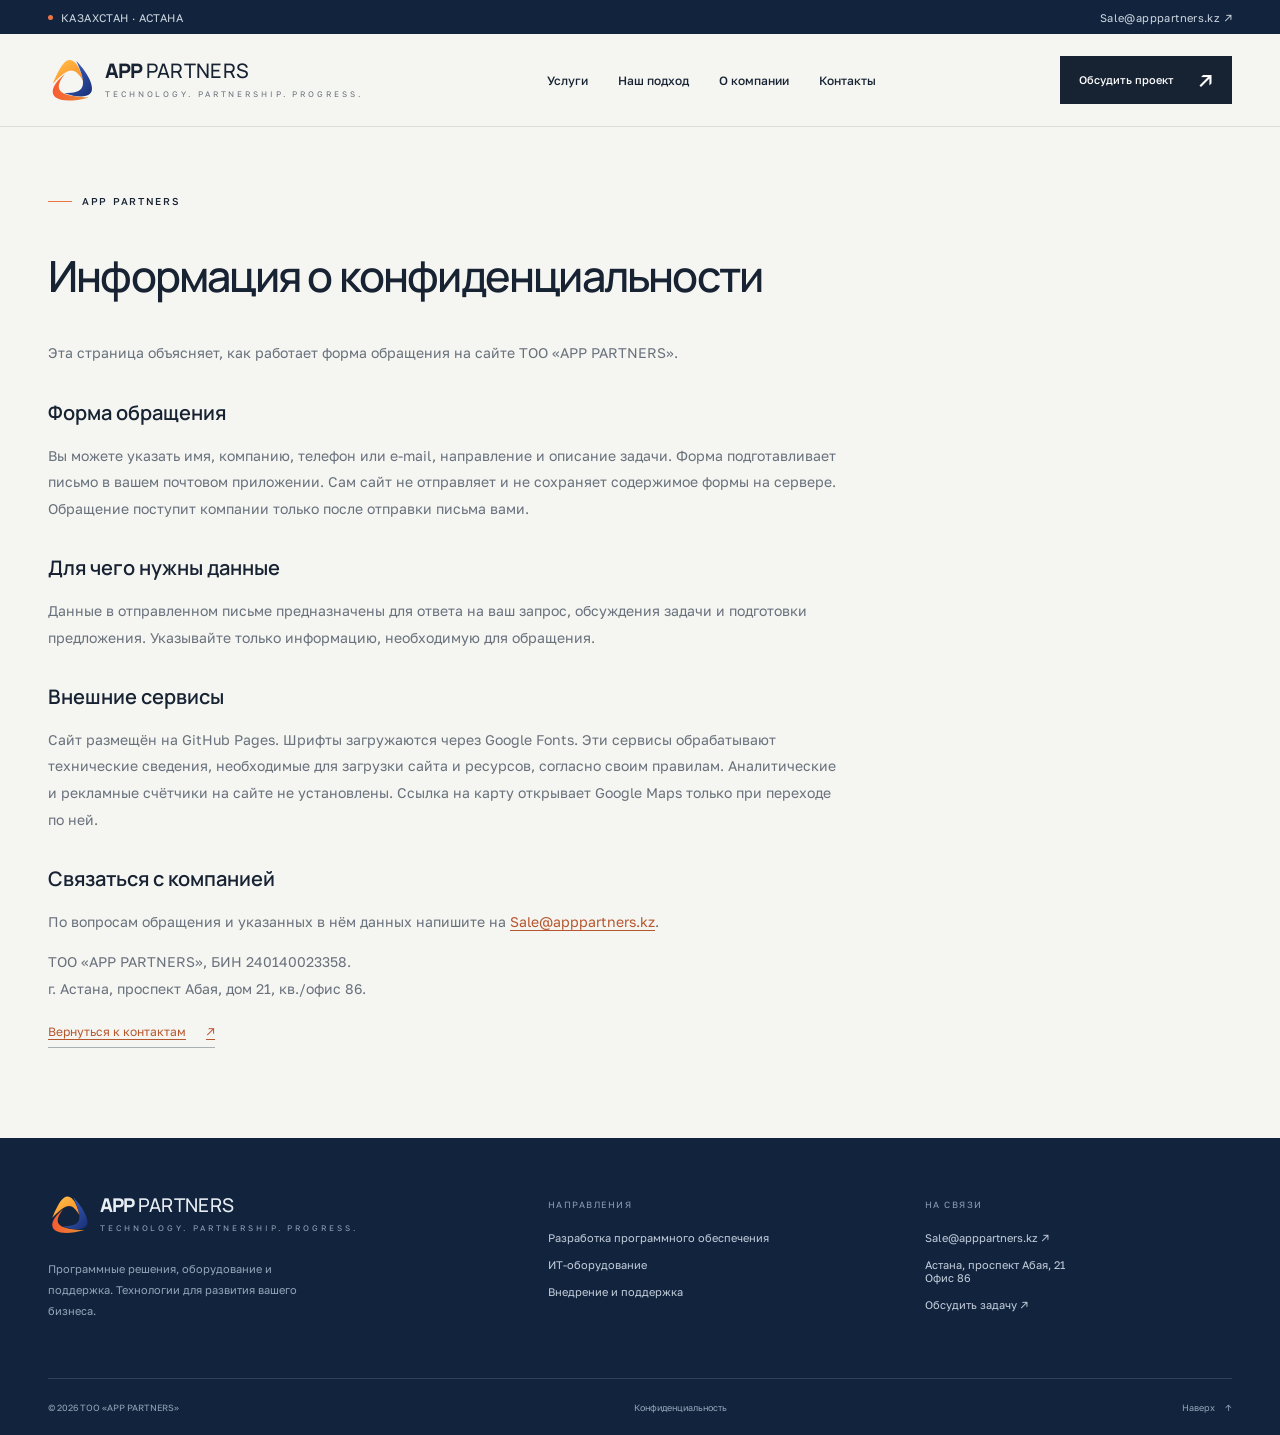
==== privacy.html @ f017ac85 "Build APP PARTNERS corporate website" ====
<!DOCTYPE html><html lang="ru"><head><meta charset="utf-8"><meta name="viewport" content="width=device-width,initial-scale=1"><meta name="theme-color" content="#12243d"><title>Конфиденциальность | APP PARTNERS</title><meta name="description" content="Информация о форме обращения на сайте APP PARTNERS."><meta property="og:title" content="Конфиденциальность | APP PARTNERS"><meta property="og:description" content="Информация о форме обращения на сайте APP PARTNERS."><meta property="og:type" content="website"><meta property="og:locale" content="ru_KZ"><link rel="icon" type="image/svg+xml" href="assets/logo.svg"><link rel="stylesheet" href="assets/style.css"><script src="assets/main.js" defer></script></head><body id="top"><a class="skip-link" href="#main">Перейти к содержимому</a><div class="topbar"><div class="container"><span><i class="dot"></i> КАЗАХСТАН · АСТАНА</span><a href="mailto:Sale@apppartners.kz">Sale@apppartners.kz ↗</a></div></div>
<header class="header"><div class="container header-inner"><a class="brand" href="index.html" aria-label="APP PARTNERS — главная"><img src="assets/logo.svg" width="48" height="48" alt=""><div><div class="wordmark">APP <span>PARTNERS</span></div><small>Technology. Partnership. Progress.</small></div></a><nav class="nav" id="navigation" aria-label="Основная навигация"><a href="index.html#services">Услуги</a><a href="index.html#approach">Наш подход</a><a href="index.html#about">О компании</a><a href="index.html#contact">Контакты</a></nav><a class="btn small" href="index.html#contact">Обсудить проект <span class="arrow" aria-hidden="true">↗</span></a><button class="menu-toggle" aria-label="Открыть меню" aria-expanded="false" aria-controls="navigation"><span></span><span></span></button></div></header><main id="main"><div class="container"><article class="legal"><div class="eyebrow">APP PARTNERS</div><h1>Информация о конфиденциальности</h1><p>Эта страница объясняет, как работает форма обращения на сайте ТОО «APP PARTNERS».</p><h2>Форма обращения</h2><p>Вы можете указать имя, компанию, телефон или e-mail, направление и описание задачи. Форма подготавливает письмо в вашем почтовом приложении. Сам сайт не отправляет и не сохраняет содержимое формы на сервере. Обращение поступит компании только после отправки письма вами.</p><h2>Для чего нужны данные</h2><p>Данные в отправленном письме предназначены для ответа на ваш запрос, обсуждения задачи и подготовки предложения. Указывайте только информацию, необходимую для обращения.</p><h2>Внешние сервисы</h2><p>Сайт размещён на GitHub Pages. Шрифты загружаются через Google Fonts. Эти сервисы обрабатывают технические сведения, необходимые для загрузки сайта и ресурсов, согласно своим правилам. Аналитические и рекламные счётчики на сайте не установлены. Ссылка на карту открывает Google Maps только при переходе по ней.</p><h2>Связаться с компанией</h2><p>По вопросам обращения и указанных в нём данных напишите на <a href="mailto:Sale@apppartners.kz">Sale@apppartners.kz</a>.</p><p>ТОО «APP PARTNERS», БИН 240140023358.<br>г. Астана, проспект Абая, дом 21, кв./офис 86.</p><a class="text-link" href="index.html#contact">Вернуться к контактам <span>↗</span></a></article></div></main><footer class="footer"><div class="container"><div class="footer-grid"><div class="footer-about"><a class="brand" href="index.html" aria-label="APP PARTNERS — главная"><img src="assets/logo.svg" width="48" height="48" alt=""><div><div class="wordmark">APP <span>PARTNERS</span></div><small>Technology. Partnership. Progress.</small></div></a><p>Программные решения, оборудование и поддержка. Технологии для развития вашего бизнеса.</p></div><div><div class="footer-label">Направления</div><div class="footer-links"><a href="services/web-development.html">Разработка программного обеспечения</a><a href="services/servers-storage.html">ИТ-оборудование</a><a href="services/support.html">Внедрение и поддержка</a></div></div><div><div class="footer-label">На связи</div><div class="footer-links"><a href="mailto:Sale@apppartners.kz">Sale@apppartners.kz ↗</a><span>Астана, проспект Абая, 21<br>Офис 86</span><a href="index.html#contact">Обсудить задачу ↗</a></div></div></div><div class="footer-bottom"><span>© 2026 ТОО «APP PARTNERS»</span><a href="privacy.html">Конфиденциальность</a><a class="back-to-top" href="#top">Наверх <span>↑</span></a></div></div></footer></body></html>
---- assets/style.css ----
@import url('https://fonts.googleapis.com/css2?family=Golos+Text:wght@400;450;500;550;600;650;700;750;800;900&family=Manrope:wght@400;500;600;650;700;750;800&display=swap');
:root{--bg:#f5f5f1;--white:#fff;--ink:#172333;--muted:#68717c;--line:#dcdedb;--orange:#ec7546;--navy:#12243d;--font:'Golos Text',Arial,sans-serif;--display:'Manrope',var(--font)}*{box-sizing:border-box}html{scroll-behavior:smooth;scroll-padding-top:100px}body{margin:0;background:var(--bg);color:var(--ink);font-family:var(--font);font-size:15px;-webkit-font-smoothing:antialiased}a{color:inherit;text-decoration:none}button,input,select,textarea{font:inherit}button,a,input,select,textarea{-webkit-tap-highlight-color:transparent}button{cursor:pointer}::selection{background:#f1ad87;color:var(--ink)}:focus-visible{outline:3px solid var(--orange);outline-offset:5px}.container{width:min(1312px,calc(100% - 96px));margin:auto}.topbar{background:var(--navy);color:#d0d9e3;font-size:11px;letter-spacing:.035em}.topbar .container{display:flex;align-items:center;justify-content:space-between;height:34px}.topbar a:hover{color:white}.topbar span{display:flex;align-items:center;gap:8px}.dot{display:inline-block;width:5px;height:5px;border-radius:50%;background:var(--orange)}.header{position:sticky;top:0;z-index:30;background:rgba(245,245,241,.96);border-bottom:1px solid var(--line);backdrop-filter:blur(16px)}.header-inner{height:92px;display:flex;align-items:center;justify-content:space-between;gap:24px}.brand{display:flex;align-items:center;gap:9px;flex-shrink:0}.brand img{width:48px;height:48px}.wordmark{font-family:var(--display);font-size:20px;letter-spacing:-.8px;font-weight:800;line-height:1}.wordmark span{font-weight:500;letter-spacing:.3px}.brand small{display:block;font-size:8px;letter-spacing:2.9px;text-transform:uppercase;color:var(--muted);margin-top:8px}.nav{display:flex;gap:30px;font-size:12px;font-weight:500}.nav a{padding:12px 0;transition:color .2s}.nav a:hover{color:var(--orange)}.btn{border:1px solid transparent;display:inline-flex;align-items:center;justify-content:space-between;gap:32px;padding:18px 24px;background:var(--ink);color:#fff;font-size:12px;font-weight:500;line-height:1.5;transition:background .2s,transform .2s}.btn:hover{background:#2d4057;transform:translateY(-2px)}.btn .arrow{font-size:20px;line-height:1}.btn.small{padding:13px 18px;font-size:11px;gap:24px}.btn.orange{background:var(--orange);color:#fff}.btn.orange:hover{background:#d76236}.btn.outline{border-color:#bfc4c6;background:transparent;color:var(--ink)}.btn.outline:hover{background:#e9eae5}.menu-toggle{display:none;background:transparent;border:0;padding:12px}.menu-toggle span{display:block;width:23px;height:1px;background:var(--ink);margin:6px 0}.hero{padding:56px 0 0}.hero-grid{display:grid;grid-template-columns:1.08fr 1fr;gap:50px;align-items:center}.eyebrow{display:flex;align-items:center;gap:10px;text-transform:uppercase;font-size:10px;font-weight:500;letter-spacing:1.7px;line-height:1.8}.eyebrow:before{content:'';height:1px;width:24px;background:var(--orange);flex-shrink:0}.hero h1{font-family:var(--display);font-size:clamp(46px,5.2vw,77px);line-height:1.09;font-weight:650;letter-spacing:-4px;margin:27px 0 26px}.hero h1 em{font-style:normal;color:#7a838c}.hero-copy>p{max-width:470px;color:var(--muted);font-size:14px;line-height:1.85;margin-bottom:30px}.hero-actions{display:flex;flex-wrap:wrap;align-items:center;gap:24px}.text-link{font-size:12px;border-bottom:1px solid #a9b0b4;padding:8px 0;display:inline-flex;gap:20px;align-items:center}.text-link:hover{color:var(--orange);border-color:var(--orange)}.hero-note{margin-top:34px;display:flex;gap:10px;align-items:center;font-size:10px;color:var(--muted)}.hero-note svg{width:17px;height:17px;color:var(--orange)}.hero-art{background:#12243d;position:relative;aspect-ratio:1/1.07;overflow:hidden;color:#e9eef5}.hero-art:before{content:'';position:absolute;inset:0;background:radial-gradient(ellipse at 45% 40%,#546d972e,transparent 68%),linear-gradient(130deg,#24395833,transparent)}.art-top{position:absolute;left:26px;right:26px;top:24px;display:flex;justify-content:space-between;font-size:8px;letter-spacing:1.4px;color:#b3bed0}.art-top span:last-child{display:flex;align-items:center;gap:6px}.art-top .dot{background:#9ac6b5}.hero-art>img{position:absolute;inset:0;width:100%;height:100%;object-fit:contain;animation:float 8s ease-in-out infinite}.art-caption{position:absolute;bottom:26px;left:26px;right:26px;border-top:1px solid #ffffff24;padding-top:17px;display:flex;align-items:flex-end;justify-content:space-between}.art-caption strong{font:500 19px var(--display);letter-spacing:-.5px}.art-caption span{color:#b4c2d5;font-size:9px;line-height:1.6;text-align:right}.art-sticker{position:absolute;left:24px;top:40%;background:#eef1f0;border-left:2px solid var(--orange);color:var(--ink);padding:12px 16px;font-size:9px;line-height:1.8;box-shadow:0 10px 35px #0003}.art-sticker b{font-size:11px;font-weight:500}.hero-strip{display:grid;grid-template-columns:repeat(3,1fr);border-top:1px solid var(--line);border-bottom:1px solid var(--line);margin-top:54px}.hero-strip a{padding:25px 28px 25px 0;display:flex;align-items:center;gap:18px;font-size:12px}.hero-strip a:not(:first-child){padding-left:28px;border-left:1px solid var(--line)}.hero-strip .num{font-family:var(--display);font-size:10px;color:#929aa2}.hero-strip .arrow{margin-left:auto;color:var(--orange)}.hero-strip a:hover{color:var(--orange)}.section{padding:100px 0}.section-head{display:flex;align-items:flex-end;justify-content:space-between;gap:36px;margin:0 0 42px}.section-head h2,.about h2,.contact h2{font:550 clamp(32px,3.3vw,48px)/1.18 var(--display);letter-spacing:-2px;margin:18px 0 0}.section-head>p{max-width:330px;line-height:1.8;color:var(--muted);font-size:13px;margin:0}.service-grid{display:grid;grid-template-columns:repeat(3,1fr);gap:18px}.service-card{background:#fff;position:relative;padding:30px 30px 24px;display:flex;flex-direction:column;min-height:420px;border:1px solid #e6e7e2;transition:transform .3s,border-color .3s}.service-card:hover{transform:translateY(-5px);border-color:#c5ccce}.card-top{display:flex;justify-content:space-between;align-items:center;margin-bottom:50px}.card-top .icon{width:45px;height:45px;padding:10px;background:#f1f3f4;color:#334a66}.card-top>span{font:11px var(--display);color:#8b949d}.service-card h3{font:600 26px var(--display);letter-spacing:-1px;margin:0 0 14px}.service-card>p{font-size:12px;color:var(--muted);line-height:1.8;margin:0 0 26px;min-height:45px}.service-links{margin-top:auto}.service-links a{display:flex;align-items:center;justify-content:space-between;font-size:11px;line-height:1.6;gap:12px;padding:13px 0;border-top:1px solid #e9eae7}.service-links a:hover{color:var(--orange)}.service-links a span{color:#98a2ac}.service-card.dark{background:var(--navy);color:#fff;border-color:var(--navy)}.service-card.dark .icon{background:#ffffff10;color:#f6a77e}.service-card.dark p{color:#b2becd}.service-card.dark .service-links a{border-color:#ffffff20}.service-card.dark .card-top>span{color:#9eadc0}.approach{background:#e9ece9;padding:85px 0}.approach-layout{display:grid;grid-template-columns:1fr 1.5fr;gap:100px}.approach h2{font:550 42px/1.2 var(--display);letter-spacing:-2px;margin:20px 0 24px}.approach p{color:var(--muted);font-size:13px;line-height:1.9;max-width:315px}.benefits{display:grid;grid-template-columns:1fr 1fr;gap:40px 38px}.benefit{border-top:1px solid #c8ceca;padding-top:22px}.benefit .number{font-size:10px;color:#7b8589}.benefit h3{font:600 18px/1.5 var(--display);letter-spacing:-.5px;margin:16px 0 10px}.benefit p{font-size:12px;line-height:1.85;margin:0}.process{background:var(--navy);color:#e9eef4;padding:90px 0}.process .section-head>p{color:#acb9c9}.process-line{display:grid;grid-template-columns:repeat(6,1fr);gap:24px;margin-top:55px}.step{border-top:1px solid #4a586c;position:relative;padding-top:27px}.step:before{content:'';position:absolute;width:5px;height:5px;background:var(--orange);top:-3px}.step>span{color:#9faec3;font-size:10px}.step h3{font:500 15px/1.5 var(--display);letter-spacing:-.3px;margin:18px 0 10px}.step p{font-size:11px;line-height:1.8;color:#aab7c7}.industries{padding-top:85px;padding-bottom:85px}.industry-list{display:grid;grid-template-columns:repeat(3,1fr);border-top:1px solid var(--line)}.industry-item{border-bottom:1px solid var(--line);padding:24px 24px 24px 0}.industry-item:not(:nth-child(3n+1)){border-left:1px solid var(--line);padding-left:24px}.industry-item h3{font-size:14px;font-weight:500;margin:0 0 9px}.industry-item p{font-size:11px;line-height:1.7;color:var(--muted);margin:0}.about{padding:84px 0;background:#fff}.about-grid{display:grid;grid-template-columns:1fr 1fr;gap:110px}.about-text{font-size:14px;line-height:1.9;color:var(--muted)}.about-text p:first-child{margin-top:0}.about-text strong{color:var(--ink);font-weight:500}.about-tags{display:flex;flex-wrap:wrap;gap:8px;margin-top:25px}.about-tags span{border:1px solid var(--line);padding:8px 12px;font-size:10px;color:var(--muted)}.contact{padding:100px 0}.contact-grid{display:grid;grid-template-columns:1fr 1fr;gap:110px}.contact-intro{color:var(--muted);font-size:13px;line-height:1.8;max-width:390px;margin:22px 0 35px}.contact-email{display:inline-flex;gap:32px;align-items:center;font:500 clamp(20px,2.1vw,30px) var(--display);letter-spacing:-1px;border-bottom:1px solid #abb2b8;padding-bottom:12px}.contact-email span{color:var(--orange)}.contact-address{margin-top:30px;display:grid;grid-template-columns:85px 1fr;gap:15px;font-size:12px;line-height:1.9}.contact-address>span{color:var(--muted)}.map-link{display:inline-block;font-size:11px;margin-top:9px;border-bottom:1px solid #afb7be}.requisites{margin-top:30px;max-width:390px;border-top:1px solid var(--line);border-bottom:1px solid var(--line);font-size:11px}.requisites summary{cursor:pointer;padding:17px 0;font-weight:500}.requisites p{line-height:1.9;color:var(--muted);padding-bottom:10px}.contact-form{background:#fff;border:1px solid #e4e6e0;padding:32px}.form-title{font:600 22px var(--display);letter-spacing:-.7px;margin:0 0 28px}.form-row{display:grid;grid-template-columns:1fr 1fr;gap:20px}label{display:block;font-size:10px;line-height:1.6;margin-bottom:20px;color:#636f79}input,select,textarea{display:block;border:0;border-bottom:1px solid #cdd2d3;border-radius:0;background:transparent;padding:10px 0;width:100%;color:var(--ink);font-size:12px;outline-offset:3px}input::placeholder,textarea::placeholder{color:#9ca3a7}textarea{resize:vertical;min-height:72px}select{height:39px}label.consent{display:flex;align-items:flex-start;gap:9px;font-size:9px;line-height:1.8;margin:0 0 23px}label.consent input{width:13px;height:13px;flex-shrink:0;margin:2px 0 0;accent-color:var(--orange)}label.consent a{text-decoration:underline;text-underline-offset:2px}.contact-form .btn{width:100%}.form-note{font-size:9px;color:#8b949d;line-height:1.8;margin:12px 0 0}.form-result{margin-top:18px;border-top:1px solid var(--line);padding-top:18px;font-size:12px;line-height:1.8}.form-result p{margin:0 0 12px}.copy-button{background:transparent;border:1px solid #bdc5cb;padding:10px 15px;font-size:11px}.footer{background:#12243d;color:#e8edf3;padding:55px 0 22px}.footer-grid{display:grid;grid-template-columns:1.4fr 1fr 1fr;gap:70px;padding-bottom:45px}.footer .brand small{color:#95a5ba}.footer .wordmark{font-size:19px}.footer .brand img{width:43px;height:43px}.footer-about>p{font-size:11px;line-height:1.9;color:#95a5ba;max-width:275px;margin-top:23px}.footer-label{font-size:9px;text-transform:uppercase;letter-spacing:1.5px;color:#8e9fb5;margin:6px 0 21px}.footer-links{display:flex;flex-direction:column;gap:14px;font-size:11px;color:#c5cfdd}.footer-links a:hover{color:#f2a179}.footer-bottom{display:flex;align-items:center;justify-content:space-between;gap:20px;border-top:1px solid #ffffff20;padding-top:23px;font-size:9px;color:#95a5ba}.footer-bottom a:hover{color:white}.back-to-top{display:flex;align-items:center;gap:10px}.breadcrumbs{font-size:10px;color:var(--muted);padding-top:28px;display:flex;flex-wrap:wrap;gap:10px}.breadcrumbs a:hover{color:var(--orange)}.service-hero{padding:65px 0 75px}.service-hero-grid{display:grid;grid-template-columns:1.2fr 1fr;gap:70px;align-items:center}.service-hero h1{font:550 clamp(38px,4.4vw,64px)/1.12 var(--display);letter-spacing:-2.7px;margin:20px 0 25px}.service-hero p{font-size:14px;line-height:1.9;color:var(--muted);margin:0 0 28px;max-width:540px}.service-visual{height:340px;background:var(--navy);display:flex;align-items:center;justify-content:center;position:relative;overflow:hidden}.service-visual svg{width:115px;height:115px;color:#efaa83;stroke-width:.7;z-index:1}.service-visual:before,.service-visual:after{content:'';position:absolute;width:220px;height:220px;border:1px solid #ffffff16;transform:rotate(45deg)}.service-visual:after{width:320px;height:320px}.service-visual>span{position:absolute;bottom:24px;left:24px;font-size:10px;letter-spacing:2px;color:#a7b5c8}.service-body{background:white;padding:75px 0}.service-body-grid{display:grid;grid-template-columns:1fr 1.55fr;gap:90px}.service-body h2{font:550 34px/1.3 var(--display);letter-spacing:-1.3px;margin:0}.deliverables{list-style:none;margin:0;padding:0}.deliverables li{border-top:1px solid var(--line);padding:21px 0;display:flex;gap:25px;font-size:14px;line-height:1.6}.deliverables li span{font:11px var(--display);color:var(--orange);margin-top:4px}.service-bottom{padding:60px 0;display:flex;justify-content:space-between;gap:30px;align-items:center}.service-bottom h2{font:550 29px/1.3 var(--display);letter-spacing:-1px;margin:0 0 10px}.service-bottom p{color:var(--muted);font-size:12px;line-height:1.8;margin:0}.legal{padding:65px 0 90px;max-width:800px}.legal h1{font:550 43px var(--display);letter-spacing:-1.8px}.legal h2{font:600 20px var(--display);margin-top:32px}.legal p,.legal li{font-size:14px;line-height:1.9;color:var(--muted)}.reveal{animation:appear .75s ease both}@keyframes float{50%{transform:translateY(-10px)}}@keyframes appear{from{opacity:0;transform:translateY(15px)}to{opacity:1;transform:translateY(0)}}
@media(min-width:1550px){.hero{padding-top:70px}.hero h1{font-size:80px}.hero-grid{gap:80px}.hero-art{max-height:600px}}@media(max-width:1100px){.container{width:calc(100% - 56px)}.nav{gap:20px}.header .btn{gap:12px;padding:12px}.hero-grid{gap:28px}.hero h1{letter-spacing:-2.7px}.hero-actions{gap:20px}.hero-actions .btn{padding:16px 18px;gap:20px}.hero-actions .text-link{font-size:10px;gap:10px}.art-sticker{padding:9px 12px;left:16px}.service-card{padding:23px}.service-card h3{font-size:23px}.approach-layout{gap:55px}.about-grid,.contact-grid{gap:55px}.process-line{grid-template-columns:repeat(3,1fr);gap:35px}.service-hero-grid{gap:40px}.service-body-grid{gap:55px}.footer-grid{gap:35px}}@media(max-width:800px){.container{width:calc(100% - 40px)}.topbar{font-size:9px}.header-inner{height:76px}.header .btn{margin-left:auto}.menu-toggle{display:block}.nav{display:none;position:absolute;top:76px;left:0;right:0;background:var(--bg);padding:20px;border-bottom:1px solid var(--line);flex-direction:column;gap:2px}.nav.is-open{display:flex}.nav a{padding:14px 0;font-size:14px}.hero{padding-top:37px}.hero-grid{grid-template-columns:1fr 1fr;gap:22px}.hero h1{font-size:43px;letter-spacing:-2px}.hero-copy>p{font-size:12px}.hero-actions .text-link{font-size:11px}.hero-art{aspect-ratio:.76}.art-top{left:16px;right:16px;font-size:6px}.art-caption{left:16px;right:16px}.art-caption strong{font-size:15px}.art-caption>span{display:none}.art-sticker{font-size:7px;padding:8px}.art-sticker b{font-size:9px}.hero-note{font-size:8px;margin-top:25px}.hero-strip{margin-top:35px}.hero-strip a{font-size:10px;gap:9px;padding:19px 12px 19px 0}.hero-strip a:not(:first-child){padding-left:12px}.section{padding:65px 0}.section-head h2,.about h2,.contact h2{font-size:35px;letter-spacing:-1.5px}.section-head>p{max-width:255px;font-size:12px}.service-grid{gap:12px}.service-card{padding:20px 17px;min-height:400px}.card-top{margin-bottom:35px}.service-card h3{font-size:21px}.service-card>p{font-size:11px}.service-links a{font-size:10px}.approach{padding:65px 0}.approach-layout{grid-template-columns:1fr;gap:35px}.approach h2{font-size:35px;max-width:490px}.approach p{max-width:500px}.benefits{gap:30px}.process{padding:65px 0}.industry-list{grid-template-columns:1fr 1fr}.industry-item:not(:nth-child(3n+1)){border-left:0;padding-left:0}.industry-item:nth-child(even){border-left:1px solid var(--line);padding-left:20px}.about{padding:65px 0}.about-grid{gap:30px}.about-text{font-size:12px}.contact{padding:65px 0}.contact-grid{gap:30px}.contact-form{padding:24px}.contact-email{font-size:23px;gap:16px}.form-row{grid-template-columns:1fr;gap:0}.footer-grid{grid-template-columns:1.2fr 1fr;gap:35px}.footer-grid>div:last-child{grid-column:2}.footer-about{grid-row:span 2}.service-hero{padding:45px 0 55px}.service-hero h1{font-size:43px;letter-spacing:-2px}.service-hero p{font-size:12px}.service-visual{height:300px}.service-body-grid{grid-template-columns:1fr;gap:35px}.service-body{padding:55px 0}.service-bottom h2{font-size:25px}}
@media(max-width:600px){.container{width:calc(100% - 36px)}.topbar .container{height:29px}.topbar .container>span{font-size:8px}.topbar a{font-size:9px}.header-inner{height:72px;gap:8px}.brand{gap:6px}.brand img{width:37px;height:37px}.wordmark{font-size:16px;letter-spacing:-.5px}.wordmark span{letter-spacing:0}.brand small{font-size:6px;letter-spacing:2.3px;margin-top:6px}.header .btn{font-size:9px;padding:9px 11px;gap:8px}.header .btn .arrow{font-size:16px}.menu-toggle{padding:8px}.menu-toggle span{width:19px}.nav{top:72px}.hero{padding-top:30px}.hero-grid{grid-template-columns:1fr;gap:32px}.eyebrow{font-size:8px;letter-spacing:1.5px}.hero h1{font-size:clamp(42px,10.9vw,64px);letter-spacing:-2.6px;line-height:1.1;margin:23px 0 20px}.hero-copy>p{font-size:13px;line-height:1.9;margin-bottom:24px;max-width:430px}.hero-actions{gap:23px}.hero-actions .btn{font-size:11px;padding:15px 18px;gap:24px}.hero-actions .text-link{font-size:10px;gap:12px}.hero-note{font-size:9px;margin-top:24px}.hero-art{aspect-ratio:1.09;width:100%}.hero-art>img{inset:-7% 0 0;height:114%}.art-top{font-size:7px;top:18px;left:20px;right:20px}.art-sticker{font-size:8px;padding:9px 12px;left:20px;top:40%}.art-sticker b{font-size:10px}.art-caption{bottom:18px;left:20px;right:20px;padding-top:12px}.art-caption strong{font-size:17px}.art-caption>span{display:block;font-size:7px}.hero-strip{grid-template-columns:1fr;margin-top:28px}.hero-strip a{font-size:11px;padding:16px 0;gap:18px}.hero-strip a:not(:first-child){border-left:0;border-top:1px solid var(--line);padding-left:0}.section{padding:58px 0}.section-head{display:block;margin-bottom:28px}.section-head h2,.about h2,.contact h2{font-size:33px;letter-spacing:-1.5px;margin-top:16px}.section-head>p{max-width:100%;margin-top:20px;font-size:12px}.service-grid{grid-template-columns:1fr;gap:14px}.service-card{padding:27px;min-height:0}.card-top{margin-bottom:27px}.service-card h3{font-size:27px}.service-card>p{font-size:12px;min-height:0;margin-bottom:25px}.service-links a{font-size:12px;padding:15px 0}.card-top .icon{width:44px;height:44px}.approach{padding:58px 0}.approach h2{font-size:33px;letter-spacing:-1.5px}.benefits{grid-template-columns:1fr;gap:25px}.benefit{padding-top:20px}.benefit h3{font-size:19px;margin:12px 0 8px}.benefit p{font-size:12px}.process{padding:58px 0}.process-line{grid-template-columns:1fr 1fr;gap:28px 24px;margin-top:32px}.step h3{font-size:14px;margin-top:12px}.step p{font-size:11px}.industry-list{grid-template-columns:1fr}.industry-item{padding:20px 0}.industry-item:nth-child(even){padding-left:0;border-left:0}.industry-item h3{font-size:14px}.industry-item p{font-size:12px}.about{padding:58px 0}.about-grid{grid-template-columns:1fr;gap:26px}.about-text{font-size:13px}.about-tags{gap:7px}.about-tags span{font-size:10px}.contact{padding:58px 0}.contact-grid{grid-template-columns:1fr;gap:35px}.contact-intro{font-size:12px;margin-bottom:25px}.contact-email{font-size:27px;gap:25px}.contact-address{font-size:12px;grid-template-columns:70px 1fr}.contact-form{padding:27px 23px}.form-row{grid-template-columns:1fr 1fr;gap:17px}label{font-size:10px;margin-bottom:23px}input,select,textarea{font-size:16px}label.consent{font-size:10px}.form-note{font-size:10px}.footer{padding-top:40px}.footer-grid{grid-template-columns:1fr 1fr;gap:30px 24px;padding-bottom:35px}.footer-about{grid-column:1/-1;grid-row:auto}.footer-grid>div:last-child{grid-column:auto}.footer-about>p{max-width:300px;font-size:11px;margin:18px 0 0}.footer-label{font-size:8px}.footer-links{font-size:11px;line-height:1.7;gap:10px}.footer-bottom{flex-wrap:wrap;font-size:8px;row-gap:18px}.back-to-top{margin-left:auto}.service-hero-grid{grid-template-columns:1fr;gap:30px}.service-hero h1{font-size:40px;letter-spacing:-2px}.service-hero p{font-size:13px}.service-visual{height:240px}.service-body h2{font-size:29px}.service-body-grid{gap:27px}.deliverables li{font-size:13px;gap:20px;padding:18px 0}.service-bottom{align-items:flex-start;flex-direction:column;padding:45px 0}.service-bottom h2{font-size:27px}.service-bottom .btn{width:100%}.legal{padding-top:35px}.legal h1{font-size:33px;overflow-wrap:anywhere}.legal p,.legal li{font-size:13px}.breadcrumbs{font-size:9px;line-height:1.8}.form-title{font-size:23px}}
@media(prefers-reduced-motion:reduce){html{scroll-behavior:auto}*,*:before,*:after{animation:none!important;transition:none!important}}
.skip-link{position:fixed;top:-100px;left:20px;background:var(--ink);color:white;padding:14px 20px;z-index:100;font-size:13px}.skip-link:focus{top:12px}h3[id]{scroll-margin-top:130px}.legal a{color:#b6562d;text-decoration:underline;text-underline-offset:3px}
.btn{white-space:nowrap}.btn.orange{background:#ba512e}.btn.orange:hover{background:#a94423}@media(max-width:600px){.header .brand small{display:none}.header .wordmark{font-size:15px}.header .btn{font-size:9px}.header .brand{min-width:0}.header .brand img{flex-shrink:0}.header .menu-toggle{flex-shrink:0}}
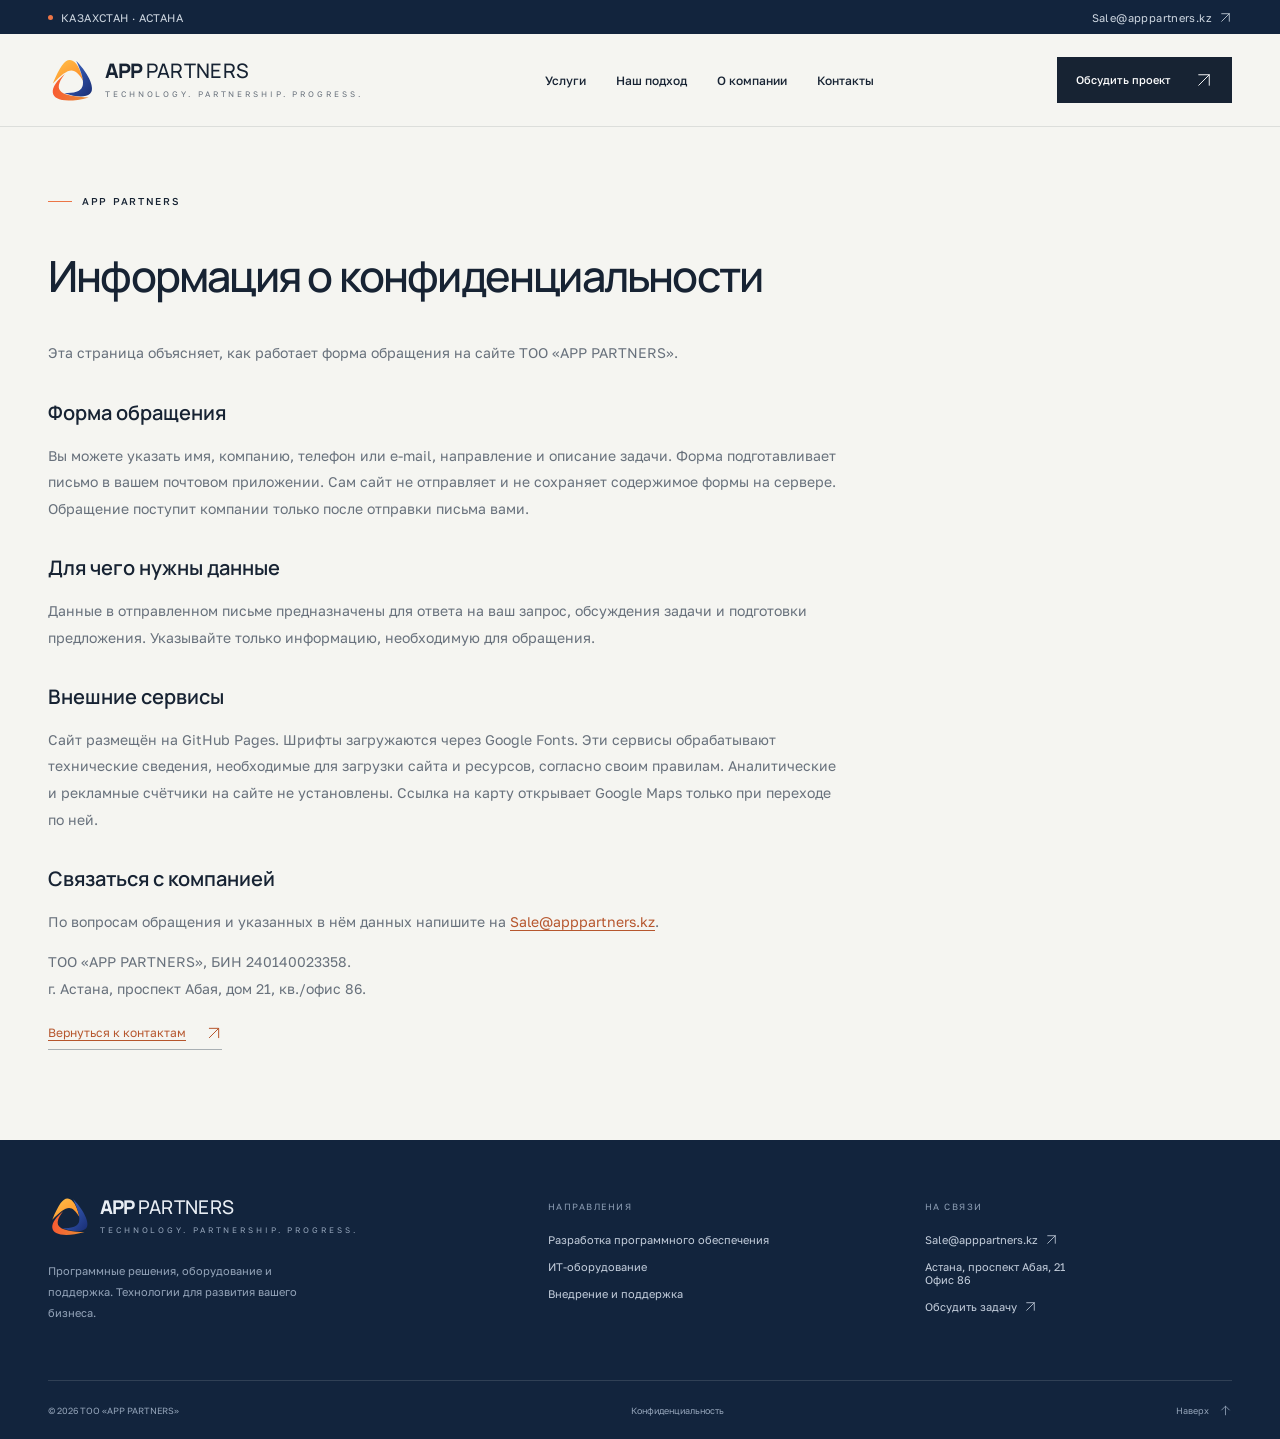
==== commit 7c9adf6c: "Replace text arrows with consistent vector icons" ====
--- a/privacy.html
+++ b/privacy.html
@@ -1,2 +1,2 @@
-<!DOCTYPE html><html lang="ru"><head><meta charset="utf-8"><meta name="viewport" content="width=device-width,initial-scale=1"><meta name="theme-color" content="#12243d"><title>Конфиденциальность | APP PARTNERS</title><meta name="description" content="Информация о форме обращения на сайте APP PARTNERS."><meta property="og:title" content="Конфиденциальность | APP PARTNERS"><meta property="og:description" content="Информация о форме обращения на сайте APP PARTNERS."><meta property="og:type" content="website"><meta property="og:locale" content="ru_KZ"><link rel="icon" type="image/svg+xml" href="assets/logo.svg"><link rel="stylesheet" href="assets/style.css"><script src="assets/main.js" defer></script></head><body id="top"><a class="skip-link" href="#main">Перейти к содержимому</a><div class="topbar"><div class="container"><span><i class="dot"></i> КАЗАХСТАН · АСТАНА</span><a href="mailto:Sale@apppartners.kz">Sale@apppartners.kz ↗</a></div></div>
-<header class="header"><div class="container header-inner"><a class="brand" href="index.html" aria-label="APP PARTNERS — главная"><img src="assets/logo.svg" width="48" height="48" alt=""><div><div class="wordmark">APP <span>PARTNERS</span></div><small>Technology. Partnership. Progress.</small></div></a><nav class="nav" id="navigation" aria-label="Основная навигация"><a href="index.html#services">Услуги</a><a href="index.html#approach">Наш подход</a><a href="index.html#about">О компании</a><a href="index.html#contact">Контакты</a></nav><a class="btn small" href="index.html#contact">Обсудить проект <span class="arrow" aria-hidden="true">↗</span></a><button class="menu-toggle" aria-label="Открыть меню" aria-expanded="false" aria-controls="navigation"><span></span><span></span></button></div></header><main id="main"><div class="container"><article class="legal"><div class="eyebrow">APP PARTNERS</div><h1>Информация о конфиденциальности</h1><p>Эта страница объясняет, как работает форма обращения на сайте ТОО «APP PARTNERS».</p><h2>Форма обращения</h2><p>Вы можете указать имя, компанию, телефон или e-mail, направление и описание задачи. Форма подготавливает письмо в вашем почтовом приложении. Сам сайт не отправляет и не сохраняет содержимое формы на сервере. Обращение поступит компании только после отправки письма вами.</p><h2>Для чего нужны данные</h2><p>Данные в отправленном письме предназначены для ответа на ваш запрос, обсуждения задачи и подготовки предложения. Указывайте только информацию, необходимую для обращения.</p><h2>Внешние сервисы</h2><p>Сайт размещён на GitHub Pages. Шрифты загружаются через Google Fonts. Эти сервисы обрабатывают технические сведения, необходимые для загрузки сайта и ресурсов, согласно своим правилам. Аналитические и рекламные счётчики на сайте не установлены. Ссылка на карту открывает Google Maps только при переходе по ней.</p><h2>Связаться с компанией</h2><p>По вопросам обращения и указанных в нём данных напишите на <a href="mailto:Sale@apppartners.kz">Sale@apppartners.kz</a>.</p><p>ТОО «APP PARTNERS», БИН 240140023358.<br>г. Астана, проспект Абая, дом 21, кв./офис 86.</p><a class="text-link" href="index.html#contact">Вернуться к контактам <span>↗</span></a></article></div></main><footer class="footer"><div class="container"><div class="footer-grid"><div class="footer-about"><a class="brand" href="index.html" aria-label="APP PARTNERS — главная"><img src="assets/logo.svg" width="48" height="48" alt=""><div><div class="wordmark">APP <span>PARTNERS</span></div><small>Technology. Partnership. Progress.</small></div></a><p>Программные решения, оборудование и поддержка. Технологии для развития вашего бизнеса.</p></div><div><div class="footer-label">Направления</div><div class="footer-links"><a href="services/web-development.html">Разработка программного обеспечения</a><a href="services/servers-storage.html">ИТ-оборудование</a><a href="services/support.html">Внедрение и поддержка</a></div></div><div><div class="footer-label">На связи</div><div class="footer-links"><a href="mailto:Sale@apppartners.kz">Sale@apppartners.kz ↗</a><span>Астана, проспект Абая, 21<br>Офис 86</span><a href="index.html#contact">Обсудить задачу ↗</a></div></div></div><div class="footer-bottom"><span>© 2026 ТОО «APP PARTNERS»</span><a href="privacy.html">Конфиденциальность</a><a class="back-to-top" href="#top">Наверх <span>↑</span></a></div></div></footer></body></html>+<!DOCTYPE html><html lang="ru"><head><meta charset="utf-8"><meta name="viewport" content="width=device-width,initial-scale=1"><meta name="theme-color" content="#12243d"><meta name="robots" content="noindex, nofollow"><title>Конфиденциальность | APP PARTNERS</title><meta name="description" content="Информация о форме обращения на сайте APP PARTNERS."><meta property="og:title" content="Конфиденциальность | APP PARTNERS"><meta property="og:description" content="Информация о форме обращения на сайте APP PARTNERS."><meta property="og:type" content="website"><meta property="og:locale" content="ru_KZ"><link rel="icon" type="image/svg+xml" href="assets/logo.svg"><link rel="stylesheet" href="assets/style.css"><script src="assets/main.js" defer></script></head><body id="top"><a class="skip-link" href="#main">Перейти к содержимому</a><div class="topbar"><div class="container"><span><i class="dot"></i> КАЗАХСТАН · АСТАНА</span><a href="mailto:Sale@apppartners.kz">Sale@apppartners.kz <svg class="arrow-icon" viewBox="0 0 24 24" fill="none" stroke="currentColor" stroke-width="1.35" stroke-linecap="round" stroke-linejoin="round" aria-hidden="true"><path d="M5 19 19 5M5 5h14v14"/></svg></a></div></div>
+<header class="header"><div class="container header-inner"><a class="brand" href="index.html" aria-label="APP PARTNERS — главная"><img src="assets/logo.svg" width="48" height="48" alt=""><div><div class="wordmark">APP <span>PARTNERS</span></div><small>Technology. Partnership. Progress.</small></div></a><nav class="nav" id="navigation" aria-label="Основная навигация"><a href="index.html#services">Услуги</a><a href="index.html#approach">Наш подход</a><a href="index.html#about">О компании</a><a href="index.html#contact">Контакты</a></nav><a class="btn small" href="index.html#contact">Обсудить проект <span class="arrow" aria-hidden="true"><svg class="arrow-icon" viewBox="0 0 24 24" fill="none" stroke="currentColor" stroke-width="1.35" stroke-linecap="round" stroke-linejoin="round" aria-hidden="true"><path d="M5 19 19 5M5 5h14v14"/></svg></span></a><button class="menu-toggle" aria-label="Открыть меню" aria-expanded="false" aria-controls="navigation"><span></span><span></span></button></div></header><main id="main"><div class="container"><article class="legal"><div class="eyebrow">APP PARTNERS</div><h1>Информация о конфиденциальности</h1><p>Эта страница объясняет, как работает форма обращения на сайте ТОО «APP PARTNERS».</p><h2>Форма обращения</h2><p>Вы можете указать имя, компанию, телефон или e-mail, направление и описание задачи. Форма подготавливает письмо в вашем почтовом приложении. Сам сайт не отправляет и не сохраняет содержимое формы на сервере. Обращение поступит компании только после отправки письма вами.</p><h2>Для чего нужны данные</h2><p>Данные в отправленном письме предназначены для ответа на ваш запрос, обсуждения задачи и подготовки предложения. Указывайте только информацию, необходимую для обращения.</p><h2>Внешние сервисы</h2><p>Сайт размещён на GitHub Pages. Шрифты загружаются через Google Fonts. Эти сервисы обрабатывают технические сведения, необходимые для загрузки сайта и ресурсов, согласно своим правилам. Аналитические и рекламные счётчики на сайте не установлены. Ссылка на карту открывает Google Maps только при переходе по ней.</p><h2>Связаться с компанией</h2><p>По вопросам обращения и указанных в нём данных напишите на <a href="mailto:Sale@apppartners.kz">Sale@apppartners.kz</a>.</p><p>ТОО «APP PARTNERS», БИН 240140023358.<br>г. Астана, проспект Абая, дом 21, кв./офис 86.</p><a class="text-link" href="index.html#contact">Вернуться к контактам <span><svg class="arrow-icon" viewBox="0 0 24 24" fill="none" stroke="currentColor" stroke-width="1.35" stroke-linecap="round" stroke-linejoin="round" aria-hidden="true"><path d="M5 19 19 5M5 5h14v14"/></svg></span></a></article></div></main><footer class="footer"><div class="container"><div class="footer-grid"><div class="footer-about"><a class="brand" href="index.html" aria-label="APP PARTNERS — главная"><img src="assets/logo.svg" width="48" height="48" alt=""><div><div class="wordmark">APP <span>PARTNERS</span></div><small>Technology. Partnership. Progress.</small></div></a><p>Программные решения, оборудование и поддержка. Технологии для развития вашего бизнеса.</p></div><div><div class="footer-label">Направления</div><div class="footer-links"><a href="services/web-development.html">Разработка программного обеспечения</a><a href="services/servers-storage.html">ИТ-оборудование</a><a href="services/support.html">Внедрение и поддержка</a></div></div><div><div class="footer-label">На связи</div><div class="footer-links"><a href="mailto:Sale@apppartners.kz">Sale@apppartners.kz <svg class="arrow-icon" viewBox="0 0 24 24" fill="none" stroke="currentColor" stroke-width="1.35" stroke-linecap="round" stroke-linejoin="round" aria-hidden="true"><path d="M5 19 19 5M5 5h14v14"/></svg></a><span>Астана, проспект Абая, 21<br>Офис 86</span><a href="index.html#contact">Обсудить задачу <svg class="arrow-icon" viewBox="0 0 24 24" fill="none" stroke="currentColor" stroke-width="1.35" stroke-linecap="round" stroke-linejoin="round" aria-hidden="true"><path d="M5 19 19 5M5 5h14v14"/></svg></a></div></div></div><div class="footer-bottom"><span>&copy; 2026 ТОО «APP PARTNERS»</span><a href="privacy.html">Конфиденциальность</a><a class="back-to-top" href="#top">Наверх <span><svg class="arrow-icon" viewBox="0 0 24 24" fill="none" stroke="currentColor" stroke-width="1.35" stroke-linecap="round" stroke-linejoin="round" aria-hidden="true"><path d="M12 20V4m-7 7 7-7 7 7"/></svg></span></a></div></div></footer></body></html>
--- a/assets/style.css
+++ b/assets/style.css
@@ -5,3 +5,19 @@
 @media(prefers-reduced-motion:reduce){html{scroll-behavior:auto}*,*:before,*:after{animation:none!important;transition:none!important}}
 .skip-link{position:fixed;top:-100px;left:20px;background:var(--ink);color:white;padding:14px 20px;z-index:100;font-size:13px}.skip-link:focus{top:12px}h3[id]{scroll-margin-top:130px}.legal a{color:#b6562d;text-decoration:underline;text-underline-offset:3px}
 .btn{white-space:nowrap}.btn.orange{background:#ba512e}.btn.orange:hover{background:#a94423}@media(max-width:600px){.header .brand small{display:none}.header .wordmark{font-size:15px}.header .btn{font-size:9px}.header .brand{min-width:0}.header .brand img{flex-shrink:0}.header .menu-toggle{flex-shrink:0}}
+@media(max-width:360px){.header .btn{display:none}.header .menu-toggle{margin-left:auto}}
+.contact-grid>*{min-width:0}@media(max-width:600px){.contact-email{font-size:clamp(21px,6.9vw,27px)}.form-row{grid-template-columns:repeat(2,minmax(0,1fr))}}
+/* Vector navigation icons share one stroke and scale independently of fonts. */
+.arrow-icon{display:inline-block;width:16px;height:16px;flex-shrink:0;vertical-align:middle;stroke-width:1.5;vector-effect:non-scaling-stroke}
+.arrow{display:inline-flex;align-items:center;justify-content:center;flex-shrink:0}
+.btn .arrow-icon{width:22px;height:22px;stroke-width:1.25}
+.btn.small .arrow-icon{width:18px;height:18px}
+.hero-strip .arrow-icon{width:16px;height:16px}
+.contact-email .arrow-icon{width:30px;height:30px;stroke-width:1.15}
+.topbar a,.footer-links a,.map-link{display:inline-flex;align-items:center;gap:7px}
+.topbar .arrow-icon,.footer-links .arrow-icon,.map-link .arrow-icon,.back-to-top .arrow-icon{width:13px;height:13px}
+.requisites summary{display:flex;align-items:center;justify-content:space-between;gap:16px;list-style:none}
+.requisites summary::-webkit-details-marker{display:none}
+.disclosure-icon{width:14px;height:14px;flex-shrink:0;transition:transform .2s}
+.requisites[open] .disclosure-icon{transform:rotate(90deg)}
+@media(max-width:600px){.header .btn .arrow-icon{width:15px;height:15px}.contact-email .arrow-icon{width:25px;height:25px}}
